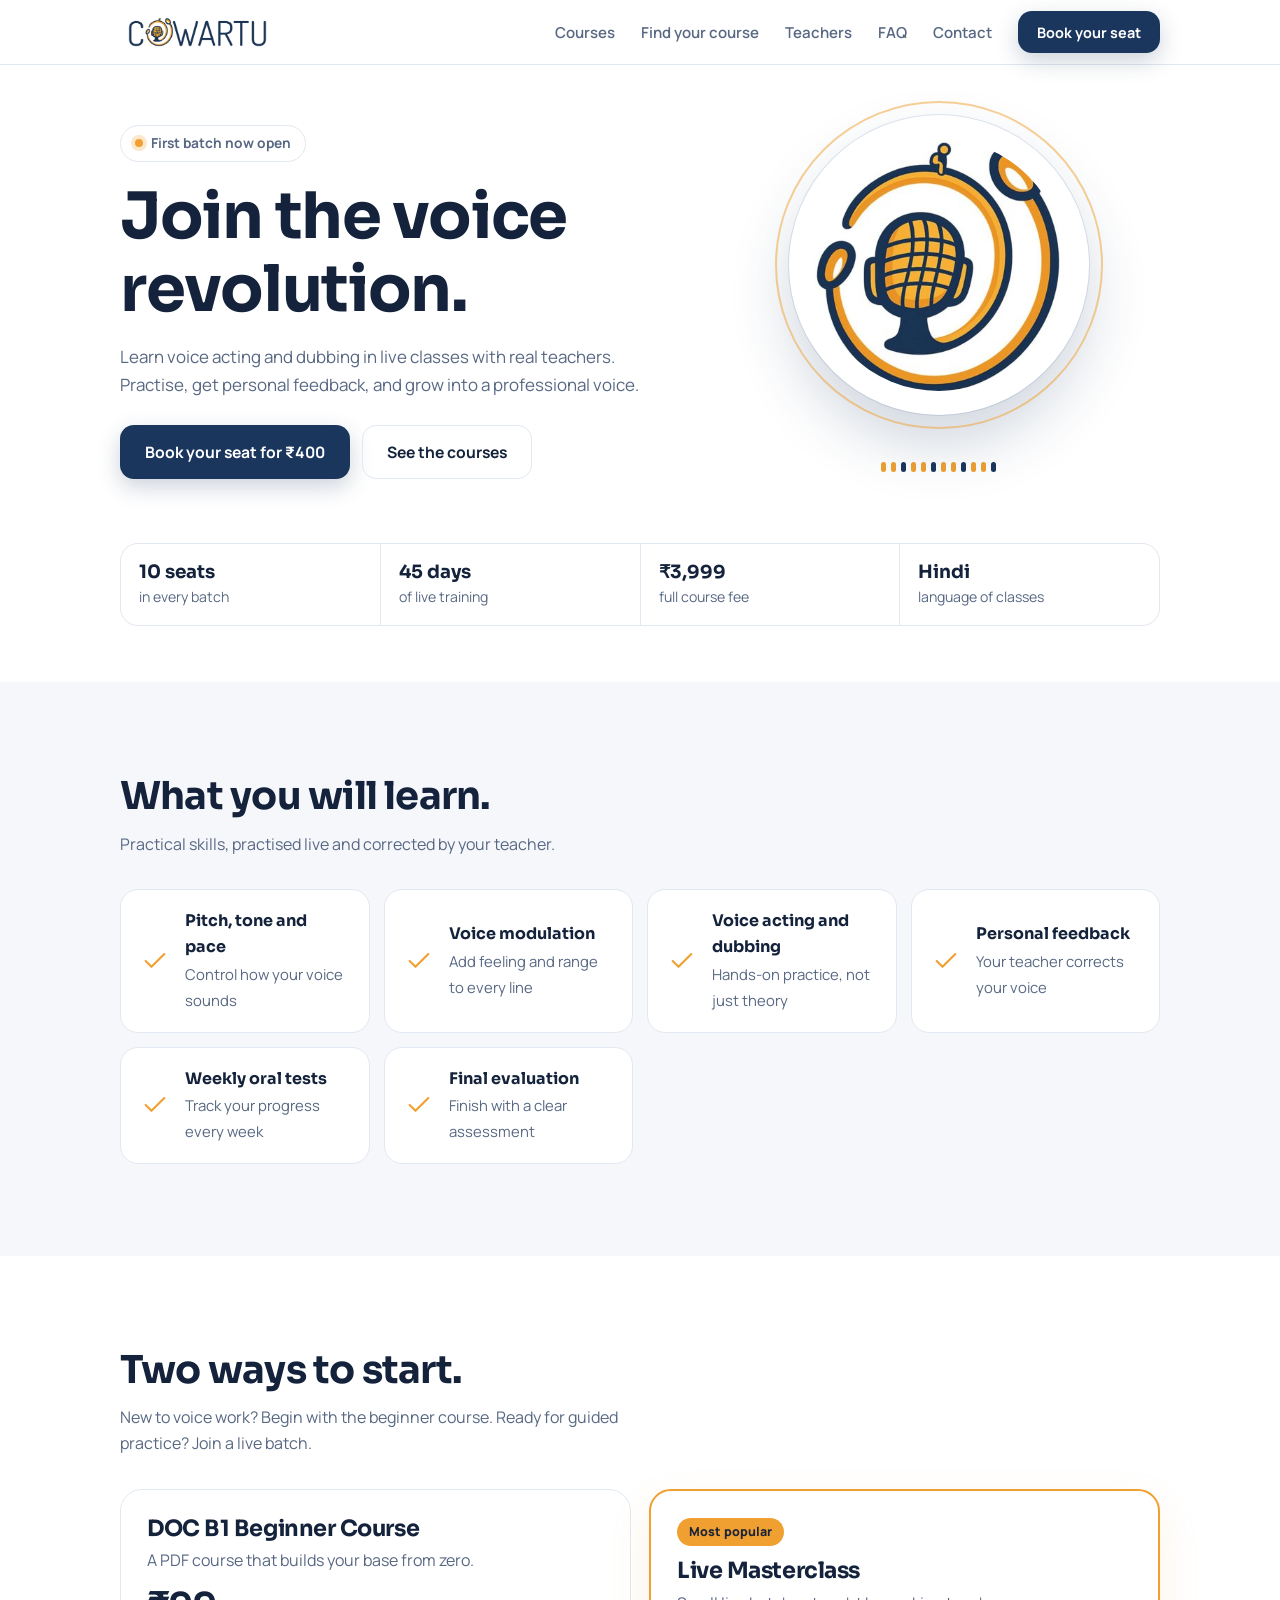
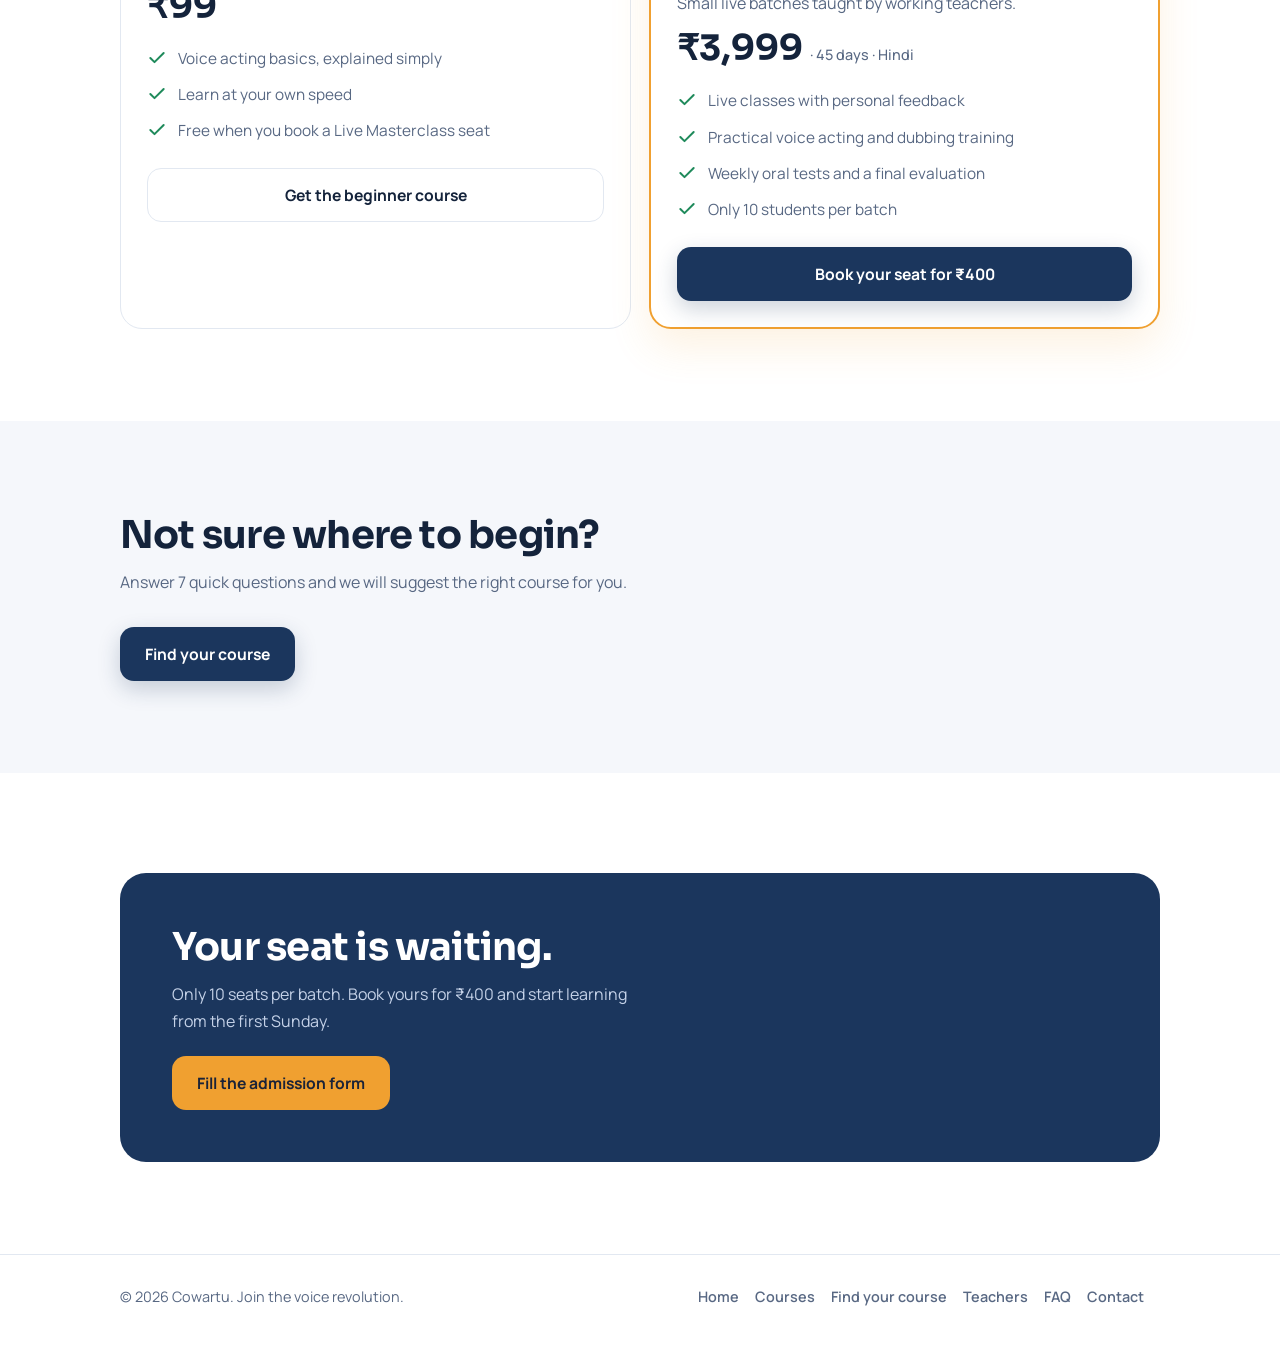
==== index.html @ 36b8ab5d "new new new" ====
<!DOCTYPE html>
<html lang="en">
<head>
<meta charset="utf-8">
<meta name="viewport" content="width=device-width, initial-scale=1, viewport-fit=cover">
<title>Voice Acting and Dubbing Training | Cowartu</title>
<link rel="icon" href="assets/img/logo-mark.jpg">
<link rel="preconnect" href="https://fonts.googleapis.com">
<link rel="preconnect" href="https://fonts.gstatic.com" crossorigin>
<link href="https://fonts.googleapis.com/css2?family=Sora:wght@500;600;700&family=Manrope:wght@400;500;600;700&display=swap" rel="stylesheet">
<link rel="stylesheet" href="assets/css/style.css">
</head>
<body>
<svg width="0" height="0" style="position:absolute" aria-hidden="true">
<symbol id="ck" viewBox="0 0 24 24"><path d="M20 6 9 17l-5-5"/></symbol>
<symbol id="clk" viewBox="0 0 24 24"><circle cx="12" cy="12" r="9"/><path d="M12 7v5l3 2"/></symbol>
<symbol id="mail" viewBox="0 0 24 24"><rect x="3" y="5" width="18" height="14" rx="3"/><path d="m3 8 9 6 9-6"/></symbol>
<symbol id="tel" viewBox="0 0 24 24"><path d="M5 4h4l2 5-2.5 1.5a11 11 0 0 0 5 5L15 13l5 2v4a2 2 0 0 1-2 2A16 16 0 0 1 3 6a2 2 0 0 1 2-2z"/></symbol>
<symbol id="ig" viewBox="0 0 24 24"><rect x="3" y="3" width="18" height="18" rx="5"/><circle cx="12" cy="12" r="4"/><path d="M17.5 6.5h.01"/></symbol>
<symbol id="li" viewBox="0 0 24 24"><path d="M8 10v8M8 6.5v.01M12 18v-8m0 3a3 3 0 0 1 6 0v5"/><rect x="3" y="3" width="18" height="18" rx="4"/></symbol>
<symbol id="wa" viewBox="0 0 24 24"><path d="M3 21l1.6-4.6A8.5 8.5 0 1 1 8 19.5z"/><path d="M9 9c0 3 3 6 6 6l1-1.5-2-1-1 .8c-1-.4-2-1.4-2.4-2.4l.8-1-1-2z"/></symbol>
<symbol id="pin" viewBox="0 0 24 24"><path d="M12 21s7-6 7-11a7 7 0 0 0-14 0c0 5 7 11 7 11z"/><circle cx="12" cy="10" r="2.5"/></symbol>
<symbol id="menu" viewBox="0 0 24 24"><path d="M4 7h16M4 12h16M4 17h16"/></symbol>
</svg>
<header><div class="w nb"><a class="logo" href="index.html" aria-label="Cowartu home"><img src="assets/img/logo-wordmark.png" alt="Cowartu"></a><nav aria-label="Main"><ul><li><a class="l" href="courses.html">Courses</a></li><li><a class="l" href="finder.html">Find your course</a></li><li><a class="l" href="teachers.html">Teachers</a></li><li><a class="l" href="faq.html">FAQ</a></li><li><a class="l" href="contact.html">Contact</a></li><li><a class="btn p sm" href="admission.html">Book your seat</a></li></ul></nav><button class="bt" id="bt" aria-label="Open menu" aria-expanded="false"><svg fill="none" stroke="currentColor" stroke-width="2" stroke-linecap="round"><use href="#menu"/></svg></button></div><div class="menu" id="menu"><a href="courses.html">Courses</a><a href="finder.html">Find your course</a><a href="teachers.html">Teachers</a><a href="faq.html">FAQ</a><a href="contact.html">Contact</a><a class="btn p" href="admission.html">Book your seat</a></div></header>
<main>
<section class="hero">
 <div class="w">
  <div class="hg">
   <div>
    <span class="tagline"><i></i>First batch now open</span>
    <h1>Join the voice revolution.</h1>
    <p class="lead">Learn voice acting and dubbing in live classes with real teachers. Practise, get personal feedback, and grow into a professional voice.</p>
    <div class="cta">
     <a class="btn p" href="admission.html">Book your seat for ₹400</a>
     <a class="btn o" href="courses.html">See the courses</a>
    </div>
   </div>
   <div class="vis" aria-hidden="true">
    <div class="disc"><img src="assets/img/logo-mark.jpg" alt=""></div>
    <div class="wave"><i style="animation-delay:0s"></i><i style="animation-delay:.15s"></i><i style="animation-delay:.3s"></i><i style="animation-delay:.45s"></i><i style="animation-delay:.6s"></i><i style="animation-delay:.75s"></i><i style="animation-delay:.9s"></i><i style="animation-delay:1.05s"></i><i style="animation-delay:.2s"></i><i style="animation-delay:.5s"></i><i style="animation-delay:.8s"></i><i style="animation-delay:.35s"></i></div>
   </div>
  </div>
  <div class="facts">
   <div><b>10 seats</b><span>in every batch</span></div>
   <div><b>45 days</b><span>of live training</span></div>
   <div><b>₹3,999</b><span>full course fee</span></div>
   <div><b>Hindi</b><span>language of classes</span></div>
  </div>
 </div>
</section>
<section class="soft" id="learn">
 <div class="w">
  <h2>What you will learn.</h2>
  <p class="lead">Practical skills, practised live and corrected by your teacher.</p>
  <div class="sg">
   <div class="slot"><svg><use href="#ck"/></svg><div><b>Pitch, tone and pace</b><span>Control how your voice sounds</span></div></div>
   <div class="slot"><svg><use href="#ck"/></svg><div><b>Voice modulation</b><span>Add feeling and range to every line</span></div></div>
   <div class="slot"><svg><use href="#ck"/></svg><div><b>Voice acting and dubbing</b><span>Hands-on practice, not just theory</span></div></div>
   <div class="slot"><svg><use href="#ck"/></svg><div><b>Personal feedback</b><span>Your teacher corrects your voice</span></div></div>
   <div class="slot"><svg><use href="#ck"/></svg><div><b>Weekly oral tests</b><span>Track your progress every week</span></div></div>
   <div class="slot"><svg><use href="#ck"/></svg><div><b>Final evaluation</b><span>Finish with a clear assessment</span></div></div>
  </div>
 </div>
</section>
<section id="courses">
 <div class="w">
  <h2>Two ways to start.</h2>
  <p class="lead">New to voice work? Begin with the beginner course. Ready for guided practice? Join a live batch.</p>
  <div class="cg">
   <article class="card">
    <h3>DOC B1 Beginner Course</h3>
    <p style="color:var(--mute)">A PDF course that builds your base from zero.</p>
    <div class="price">₹99</div>
    <ul>
     <li><svg class="ck"><use href="#ck"/></svg>Voice acting basics, explained simply</li>
     <li><svg class="ck"><use href="#ck"/></svg>Learn at your own speed</li>
     <li><svg class="ck"><use href="#ck"/></svg>Free when you book a Live Masterclass seat</li>
    </ul>
    <a class="btn o" data-link="DOC_B1">Get the beginner course</a>
   </article>
   <article class="card feat">
    <span class="pill">Most popular</span>
    <h3>Live Masterclass</h3>
    <p style="color:var(--mute)">Small live batches taught by working teachers.</p>
    <div class="price">₹3,999 <small>· 45 days · Hindi</small></div>
    <ul>
     <li><svg class="ck"><use href="#ck"/></svg>Live classes with personal feedback</li>
     <li><svg class="ck"><use href="#ck"/></svg>Practical voice acting and dubbing training</li>
     <li><svg class="ck"><use href="#ck"/></svg>Weekly oral tests and a final evaluation</li>
     <li><svg class="ck"><use href="#ck"/></svg>Only 10 students per batch</li>
    </ul>
    <a class="btn p" href="admission.html">Book your seat for ₹400</a>
   </article>
  </div>
 </div>
</section>
<section class="soft"><div class="w"><h2>Not sure where to begin?</h2><p class="lead">Answer 7 quick questions and we will suggest the right course for you.</p><a class="btn p" href="finder.html">Find your course</a></div></section>
<section id="join">
 <div class="w">
  <div class="band">
   <h2>Your seat is waiting.</h2>
   <p>Only 10 seats per batch. Book yours for ₹400 and start learning from the first Sunday.</p>
   <a class="btn" href="admission.html">Fill the admission form</a>
  </div>
 </div>
</section>
</main>
<footer><div class="w"><span>© 2026 Cowartu. Join the voice revolution.</span><span><a href="index.html">Home</a><a href="courses.html">Courses</a><a href="finder.html">Find your course</a><a href="teachers.html">Teachers</a><a href="faq.html">FAQ</a><a href="contact.html">Contact</a></span></div></footer>
<script src="assets/js/config.js"></script>
<script src="assets/js/main.js"></script>
</body>
</html>
---- assets/css/style.css ----
:root{--bg:#fff;--soft:#f5f7fb;--ink:#14233b;--mute:#586883;--line:#e2e8f1;--navy:#1b365d;--amber:#f0a030;--pri:#1b365d;--pric:#fff;--ok:#1f8a5b;color-scheme:light;box-sizing:border-box;padding-top:env(safe-area-inset-top,0px);padding-bottom:env(safe-area-inset-bottom,0px)}
html{scroll-padding-top:calc(env(safe-area-inset-top,0px) + 72px)}
@media (prefers-color-scheme:dark){:root:not([data-theme="light"]){--bg:#0d1526;--soft:#131e35;--ink:#eef2f8;--mute:#9aa9c0;--line:#243250;--pri:#f0a030;--pric:#1b2338;color-scheme:dark}}
:root[data-theme="dark"]{--bg:#0d1526;--soft:#131e35;--ink:#eef2f8;--mute:#9aa9c0;--line:#243250;--pri:#f0a030;--pric:#1b2338;color-scheme:dark}
*{box-sizing:border-box}
body{margin:0;background:var(--bg);color:var(--ink);font:400 1rem/1.65 Manrope,system-ui,-apple-system,"Segoe UI",Roboto,sans-serif;-webkit-font-smoothing:antialiased}
h1,h2,h3{font-family:Sora,Manrope,system-ui,sans-serif;line-height:1.15;margin:0;letter-spacing:-.02em}
p{margin:0}
a{color:inherit}
:focus-visible{outline:3px solid var(--amber);outline-offset:3px;border-radius:8px}
.w{max-width:1080px;margin:0 auto;padding:0 20px}
section{padding:68px 0}
.soft{background:var(--soft)}
h2{font-size:clamp(1.65rem,5.6vw,2.4rem);margin-bottom:12px;max-width:20ch}
.lead{color:var(--mute);max-width:56ch;margin-bottom:32px}
/* nav */
header{position:sticky;top:0;z-index:30;background:color-mix(in srgb,var(--bg) 88%,transparent);backdrop-filter:blur(14px);-webkit-backdrop-filter:blur(14px);border-bottom:1px solid var(--line);padding-top:env(safe-area-inset-top,0px)}
.nb{display:flex;align-items:center;justify-content:space-between;height:64px}
.logo{background:#fff;border-radius:10px;padding:3px 8px;display:flex}
.logo img{height:30px;width:auto;display:block}
nav ul{display:none;list-style:none;margin:0;padding:0;gap:26px}
nav a.l{text-decoration:none;font-weight:600;font-size:.94rem;color:var(--mute);cursor:pointer}
nav a.l:hover{color:var(--ink)}
.bt{display:none;width:44px;height:44px;border:1px solid var(--line);border-radius:12px;background:transparent;color:var(--ink);align-items:center;justify-content:center;cursor:pointer}
.bt svg{width:22px;height:22px}
.menu{display:none;border-top:1px solid var(--line);padding:8px 20px 18px;background:var(--bg)}
.menu.open{display:block}
.menu a{display:block;padding:13px 0;text-decoration:none;font-weight:600;border-bottom:1px solid var(--line);cursor:pointer}
.menu .btn{margin-top:16px;border:0;text-align:center}
.btn{display:inline-flex;align-items:center;justify-content:center;gap:8px;font:700 .98rem Manrope,sans-serif;text-decoration:none;border-radius:14px;padding:15px 24px;min-height:50px;cursor:pointer;border:1.5px solid transparent;transition:transform .18s,box-shadow .18s,background .18s}
.btn.p{background:var(--pri);color:var(--pric);box-shadow:0 8px 22px rgba(27,54,93,.22)}
.btn.p:hover{transform:translateY(-2px)}
.btn.o{border-color:var(--line);color:var(--ink);background:transparent}
.btn.o:hover{border-color:var(--amber)}
.btn.sm{padding:10px 18px;min-height:42px;font-size:.9rem}
.btn svg{width:18px;height:18px}
/* hero */
.hero{padding:40px 0 56px;overflow:hidden}
.hg{display:grid;gap:36px}
.tagline{display:inline-flex;align-items:center;gap:8px;font-weight:700;font-size:.86rem;color:var(--mute);border:1px solid var(--line);border-radius:99px;padding:6px 14px;margin-bottom:18px}
.tagline i{width:8px;height:8px;border-radius:50%;background:var(--amber);box-shadow:0 0 0 4px rgba(240,160,48,.25)}
h1{font-size:clamp(2.3rem,10vw,4rem);margin-bottom:16px;max-width:13ch}
.hero .lead{font-size:1.06rem;margin-bottom:26px}
.cta{display:flex;flex-direction:column;gap:12px}
.vis{position:relative;display:flex;flex-direction:column;align-items:center;padding:10px 0}
.disc{position:relative;width:min(300px,76vw);aspect-ratio:1;border-radius:50%;background:#fff;box-shadow:0 30px 60px rgba(27,54,93,.2),0 0 0 1px var(--line);display:grid;place-items:center}
.disc img{width:84%;border-radius:50%}
.disc::after{content:"";position:absolute;inset:-14px;border-radius:50%;border:2px solid var(--amber);opacity:.5;animation:rg 3.6s ease-out infinite}
@keyframes rg{from{transform:scale(.96);opacity:.6}to{transform:scale(1.16);opacity:0}}
.wave{display:flex;align-items:center;gap:5px;height:44px;margin-top:30px}
.wave i{width:5px;border-radius:5px;background:var(--amber);height:10px;animation:wv 1.4s ease-in-out infinite}
.wave i:nth-child(3n){background:var(--navy)}
@media (prefers-color-scheme:dark){.wave i:nth-child(3n){background:#7fa0d6}}
@keyframes wv{0%,100%{height:8px}50%{height:40px}}
.facts{display:grid;grid-template-columns:1fr 1fr;gap:1px;background:var(--line);border:1px solid var(--line);border-radius:18px;overflow:hidden;margin-top:44px}
.facts div{background:var(--bg);padding:16px 18px}
.facts b{display:block;font:700 1.15rem Sora,sans-serif}
.facts span{color:var(--mute);font-size:.88rem}
/* courses */
.cg{display:grid;gap:18px}
.card{background:var(--bg);border:1px solid var(--line);border-radius:22px;padding:26px}
.card.feat{border:2px solid var(--amber);box-shadow:0 18px 40px rgba(240,160,48,.14);position:relative}
.pill{display:inline-block;background:var(--amber);color:#1b2338;font-weight:800;font-size:.78rem;border-radius:99px;padding:4px 12px;margin-bottom:12px}
.card h3{font-size:1.4rem;margin-bottom:6px}
.price{font:700 2.2rem Sora,sans-serif;margin:10px 0 2px}
.price small{font:500 .9rem Manrope,sans-serif;color:var(--mute)}
.card ul{list-style:none;padding:0;margin:18px 0 24px;display:grid;gap:11px}
.card li{display:flex;gap:11px;align-items:flex-start;color:var(--mute);font-size:.96rem}
.card li svg,.ck{width:20px;height:20px;flex:none;stroke:var(--ok);fill:none;stroke-width:2.4;stroke-linecap:round;stroke-linejoin:round;margin-top:2px}
.card .btn{width:100%}
/* steps */
.st{list-style:none;margin:0;padding:0;display:grid;gap:0;counter-reset:s}
.st li{position:relative;padding:0 0 28px 62px;counter-increment:s}
.st li::before{content:counter(s);position:absolute;left:0;top:0;width:42px;height:42px;border-radius:50%;background:var(--pri);color:var(--pric);display:grid;place-items:center;font:700 1rem Sora,sans-serif;z-index:1}
.st li::after{content:"";position:absolute;left:20px;top:42px;bottom:0;width:2px;background:var(--line)}
.st li:last-child::after{display:none}
.st h3{font-size:1.1rem;margin:6px 0 4px}
.st p{color:var(--mute);font-size:.96rem}
/* slots + teachers */
.sg{display:grid;gap:14px}
.slot{display:flex;align-items:center;gap:16px;background:var(--bg);border:1px solid var(--line);border-radius:18px;padding:18px 20px}
.slot svg{width:28px;height:28px;stroke:var(--amber);fill:none;stroke-width:1.8;stroke-linecap:round;stroke-linejoin:round;flex:none}
.slot b{display:block;font-family:Sora,sans-serif}
.slot span{color:var(--mute);font-size:.93rem}
.tg{display:grid;gap:14px}
.tc{display:flex;gap:16px;align-items:center;background:var(--soft);border:1px solid var(--line);border-radius:20px;padding:18px}
.av{width:68px;height:68px;border-radius:50%;background:linear-gradient(135deg,var(--navy),#2c5391);color:#fff;display:grid;place-items:center;font:700 1.4rem Sora,sans-serif;flex:none;overflow:hidden}
.av img{width:100%;height:100%;object-fit:cover}
.tc b{display:block;font-family:Sora,sans-serif}
.tc span{color:var(--mute);font-size:.9rem}
.tc audio{width:100%;height:34px;margin-top:6px}
/* faq */
details{border-bottom:1px solid var(--line);padding:4px 0}
summary{cursor:pointer;list-style:none;font-weight:700;padding:18px 36px 18px 0;position:relative;min-height:48px}
summary::-webkit-details-marker{display:none}
summary::after{content:"+";position:absolute;right:4px;top:12px;font:500 1.6rem Sora,sans-serif;color:var(--amber);transition:transform .25s}
details[open] summary::after{transform:rotate(45deg)}
details p{color:var(--mute);padding:0 0 18px;max-width:62ch}
/* contact */
.kg{display:grid;gap:12px}
.k{display:flex;gap:14px;align-items:center;background:var(--bg);border:1px solid var(--line);border-radius:18px;padding:16px;text-decoration:none;transition:border-color .2s}
.k:hover{border-color:var(--amber)}
.ic{width:46px;height:46px;border-radius:14px;display:grid;place-items:center;background:var(--navy);flex:none}
.ic svg{width:22px;height:22px;stroke:#fff;fill:none;stroke-width:2;stroke-linecap:round;stroke-linejoin:round}
.k b{display:block;font-size:.97rem}
.k small{color:var(--mute);font-size:.9rem;word-break:break-word}
.band{background:var(--navy);color:#fff;border-radius:26px;padding:34px 24px;text-align:left;margin-top:8px}
.band h2{color:#fff;max-width:16ch}
.band p{color:#c5d2e8;margin-bottom:22px;max-width:46ch}
.band .btn{background:var(--amber);color:#1b2338}
footer{border-top:1px solid var(--line);padding:30px 0 40px;color:var(--mute);font-size:.9rem}
footer .w{display:flex;flex-direction:column;gap:14px}
.panel{background:var(--bg);border:1px solid var(--line);border-radius:22px;padding:22px;max-width:640px;box-shadow:0 14px 34px rgba(27,54,93,.07)}
.pb{height:6px;background:var(--line);border-radius:6px;overflow:hidden;margin-bottom:10px}.pb i{display:block;height:100%;background:var(--amber);transition:width .35s}
.op{display:block;width:100%;text-align:left;font:inherit;color:inherit;background:var(--bg);border:1.5px solid var(--line);border-radius:14px;padding:14px 16px;margin-bottom:10px;cursor:pointer;min-height:50px}.op:hover{border-color:var(--amber)}.op.on{border-color:var(--amber);background:var(--soft)}.op small{display:block;color:var(--mute)}
.fl{display:block;font-weight:700;font-size:.9rem;margin:14px 0 6px}
.panel input[type=text],.panel input[type=email],.panel input[type=tel],.panel input[type=date]{width:100%;font:inherit;color:inherit;background:var(--bg);border:1.5px solid var(--line);border-radius:12px;padding:13px 14px;min-height:50px}
.er{color:#d64545;font-size:.82rem;min-height:1.2em}
.nv{display:flex;justify-content:space-between;gap:10px;margin-top:18px}
.btn:disabled{opacity:.4;cursor:not-allowed}
.rv{width:100%;border-collapse:collapse;font-size:.93rem;margin:10px 0}.rv td{padding:9px 0;border-bottom:1px solid var(--line)}.rv td:first-child{color:var(--mute);width:38%}
.md{position:fixed;inset:0;background:rgba(5,10,20,.68);display:flex;align-items:center;justify-content:center;padding:16px;z-index:60}.mb{background:var(--bg);border-radius:22px;max-width:500px;width:100%;max-height:88vh;overflow:auto;padding:24px}.mb ol{padding-left:20px}.mb li{margin-bottom:9px;color:var(--mute);font-size:.95rem}.mb b{color:var(--ink)}
.ref{background:var(--soft);border-radius:12px;padding:12px 14px;font-size:.92rem;margin:12px 0;color:var(--mute)}
.chk{display:flex;gap:10px;align-items:flex-start;font-weight:700;font-size:.92rem;margin:14px 0}.chk input{width:20px;height:20px;margin-top:2px;accent-color:var(--amber)}
@media (min-width:760px){
 .bt{display:none!important}.menu{display:none!important}
 nav ul{display:flex;align-items:center}
 .hg{grid-template-columns:1.1fr .9fr;align-items:center;gap:56px}
 .cta{flex-direction:row}
 .facts{grid-template-columns:repeat(4,1fr)}
 .cg,.tg,.sg,.kg{grid-template-columns:repeat(auto-fit,minmax(240px,1fr))}
 section{padding:92px 0}
 .band{padding:52px}
 footer .w{flex-direction:row;justify-content:space-between}
}
@media (max-width:759px){nav ul{display:none!important}.bt{display:flex}header .btn.sm{display:none}}
@media (prefers-reduced-motion:reduce){*,*::before,*::after{animation:none!important;transition:none!important}html{scroll-behavior:auto}}
html{scroll-behavior:smooth}

nav a.l[aria-current]{color:var(--ink)}
.menu a[aria-current]{color:var(--amber)}
footer a{text-decoration:none;margin-right:16px;font-weight:600}
footer a:hover{color:var(--ink)}
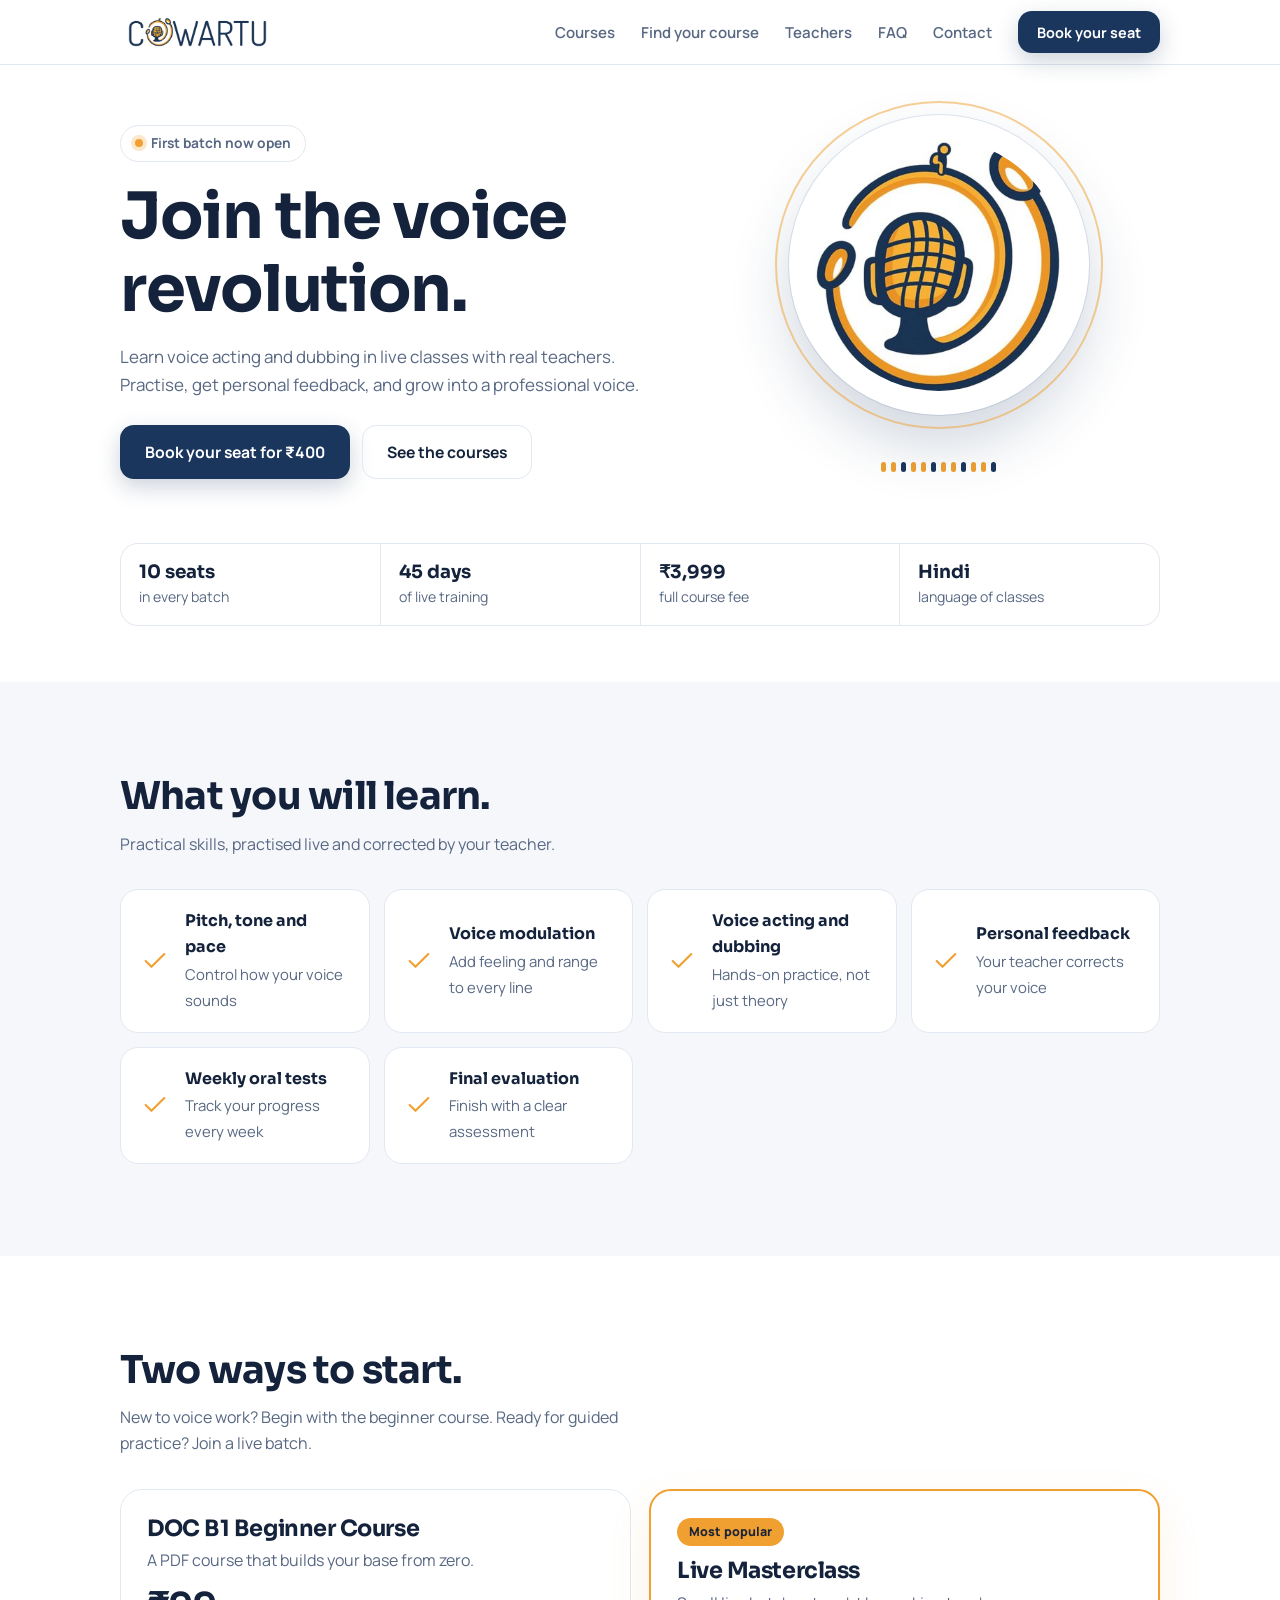
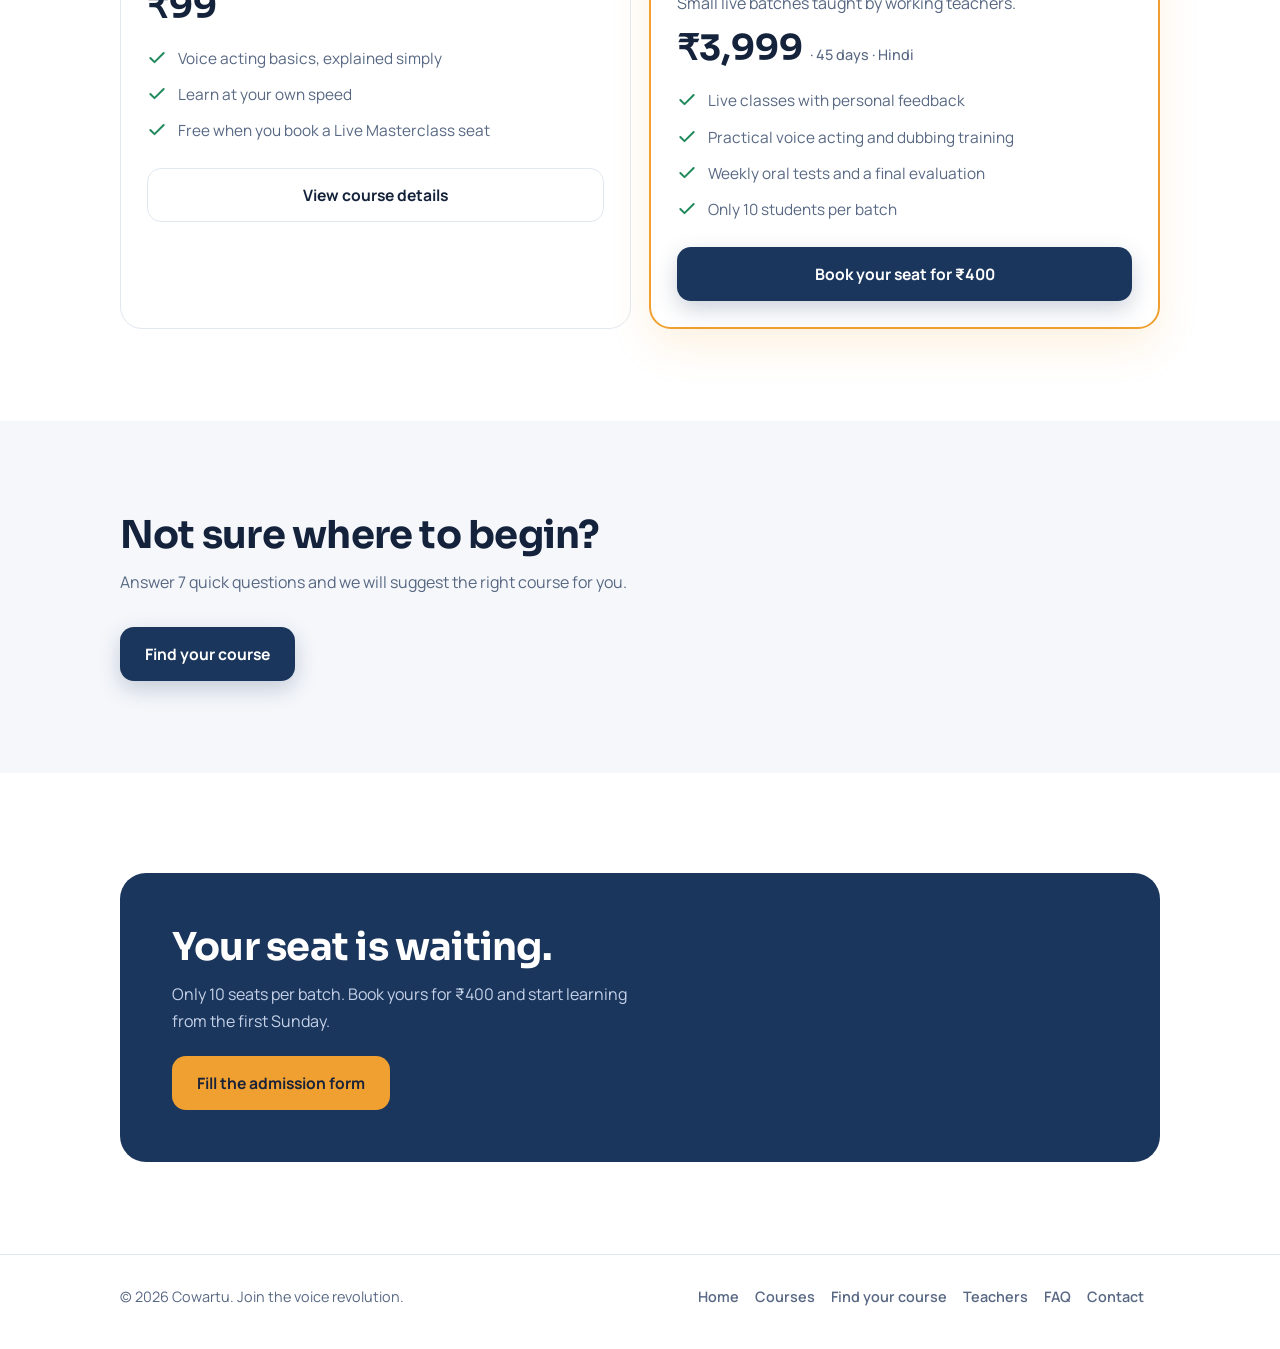
==== commit 37ede4f4: "upadte" ====
--- a/index.html
+++ b/index.html
@@ -77,7 +77,7 @@
      <li><svg class="ck"><use href="#ck"/></svg>Learn at your own speed</li>
      <li><svg class="ck"><use href="#ck"/></svg>Free when you book a Live Masterclass seat</li>
     </ul>
-    <a class="btn o" data-link="DOC_B1">Get the beginner course</a>
+    <a class="btn o" href="doc-b1.html">View course details</a>
    </article>
    <article class="card feat">
     <span class="pill">Most popular</span>
